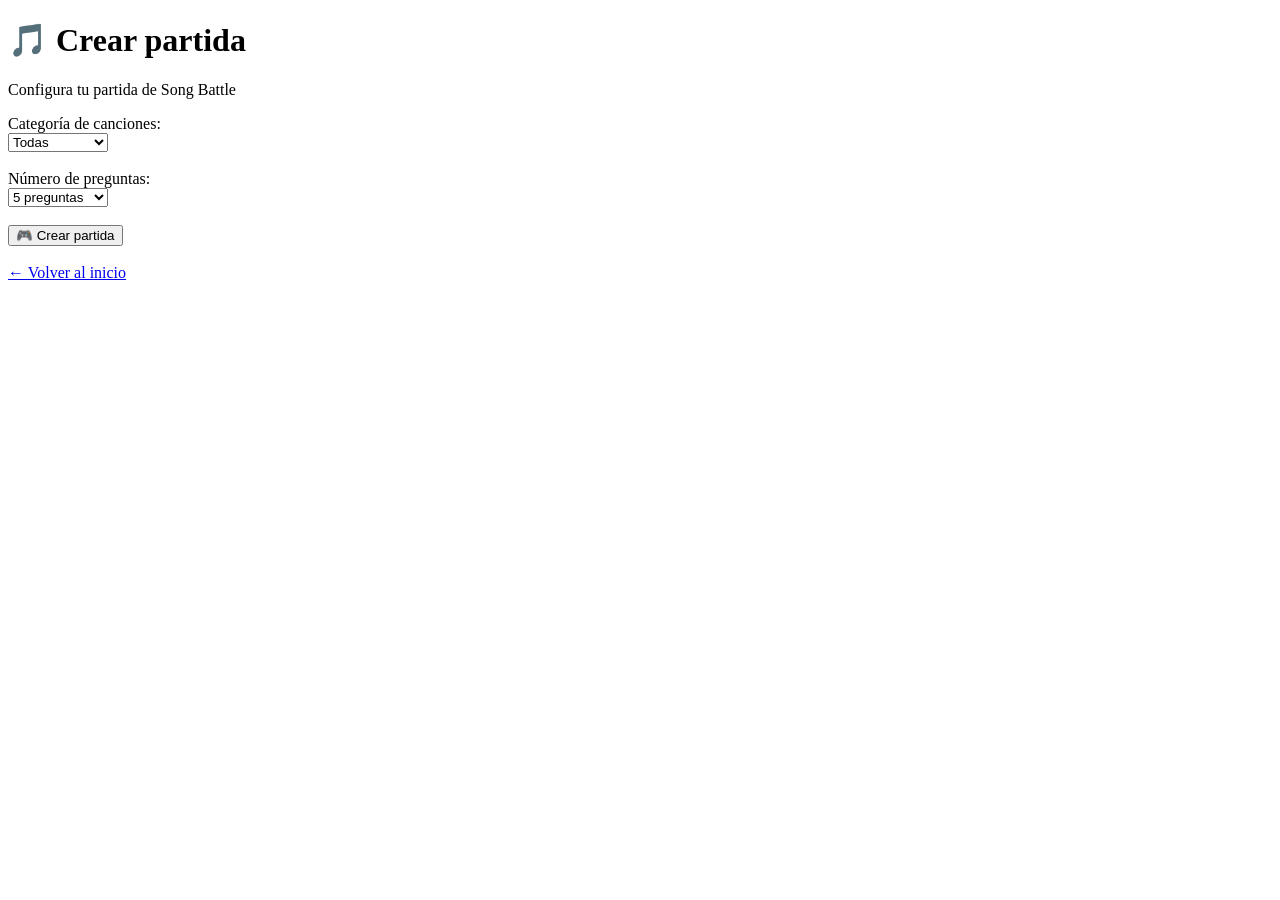
==== templates/crear_partida.html @ b74216de "Agregar creación de partidas y sala" ====
<!DOCTYPE html>
<html lang="es">
<head>
    <meta charset="UTF-8">
    <meta name="viewport" content="width=device-width, initial-scale=1.0">
    <title>Crear partida - Song Battle</title>
</head>

<body>

    <h1>🎵 Crear partida</h1>

    <p>Configura tu partida de Song Battle</p>

    <form method="POST">

        <label for="categoria">Categoría de canciones:</label>
        <br>

        <select id="categoria" name="categoria">
            <option value="todas">Todas</option>
            <option value="pop">Pop</option>
            <option value="rock">Rock</option>
            <option value="reggaeton">Reggaetón</option>
            <option value="latina">Música latina</option>
        </select>

        <br><br>

        <label for="preguntas">Número de preguntas:</label>
        <br>

        <select id="preguntas" name="preguntas">
            <option value="5">5 preguntas</option>
            <option value="10">10 preguntas</option>
        </select>

        <br><br>

        <button type="submit">🎮 Crear partida</button>

    </form>

    <br>

    <a href="/">← Volver al inicio</a>

</body>
</html>
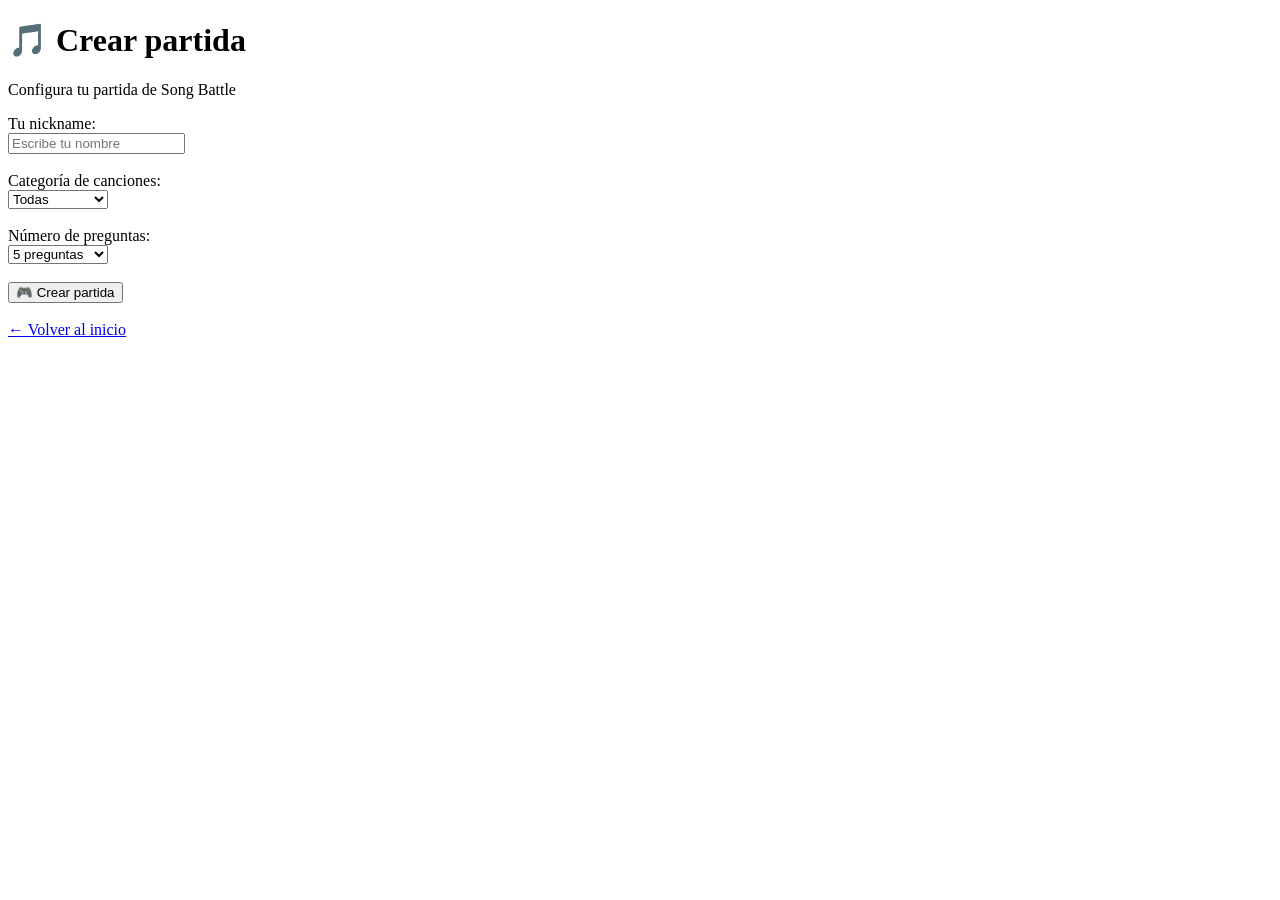
==== commit 7e7f84d4: "Agregar anfitrion como jugador" ====
--- a/templates/crear_partida.html
+++ b/templates/crear_partida.html
@@ -13,6 +13,20 @@
     <p>Configura tu partida de Song Battle</p>
 
     <form method="POST">
+
+        <label for="nickname">Tu nickname:</label>
+        <br>
+
+        <input
+            type="text"
+            id="nickname"
+            name="nickname"
+            placeholder="Escribe tu nombre"
+            required
+            maxlength="20"
+        >
+
+        <br><br>
 
         <label for="categoria">Categoría de canciones:</label>
         <br>
@@ -46,4 +60,4 @@
     <a href="/">← Volver al inicio</a>
 
 </body>
-</html>
+</html>
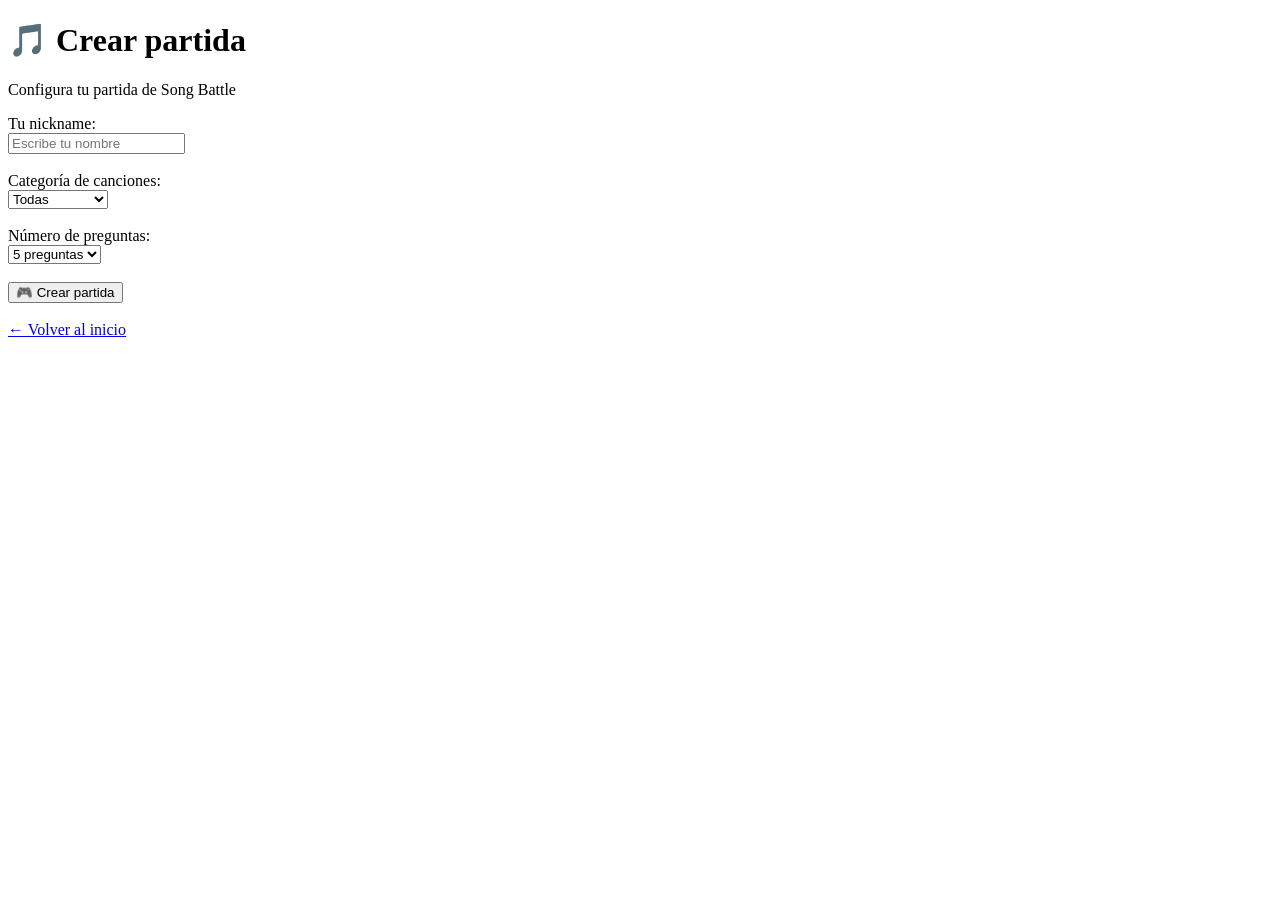
==== commit 416d2f8d: "Establecer partidas de 5 preguntas" ====
--- a/templates/crear_partida.html
+++ b/templates/crear_partida.html
@@ -44,9 +44,8 @@
         <label for="preguntas">Número de preguntas:</label>
         <br>
 
-        <select id="preguntas" name="preguntas">
+        <select name="preguntas">
             <option value="5">5 preguntas</option>
-            <option value="10">10 preguntas</option>
         </select>
 
         <br><br>
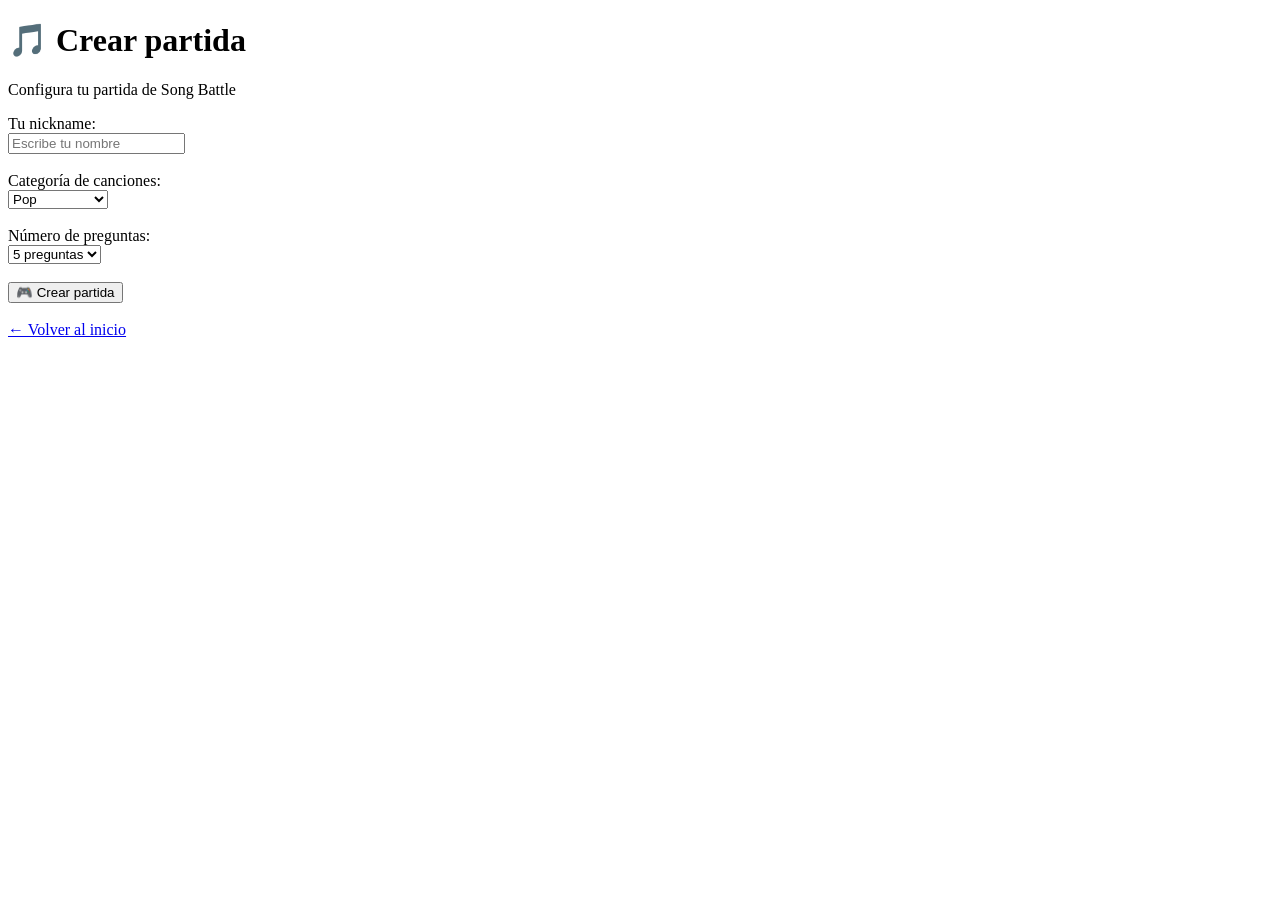
==== commit d273d8c1: "Completar categorias y preguntas del juego" ====
--- a/templates/crear_partida.html
+++ b/templates/crear_partida.html
@@ -32,7 +32,6 @@
         <br>
 
         <select id="categoria" name="categoria">
-            <option value="todas">Todas</option>
             <option value="pop">Pop</option>
             <option value="rock">Rock</option>
             <option value="reggaeton">Reggaetón</option>
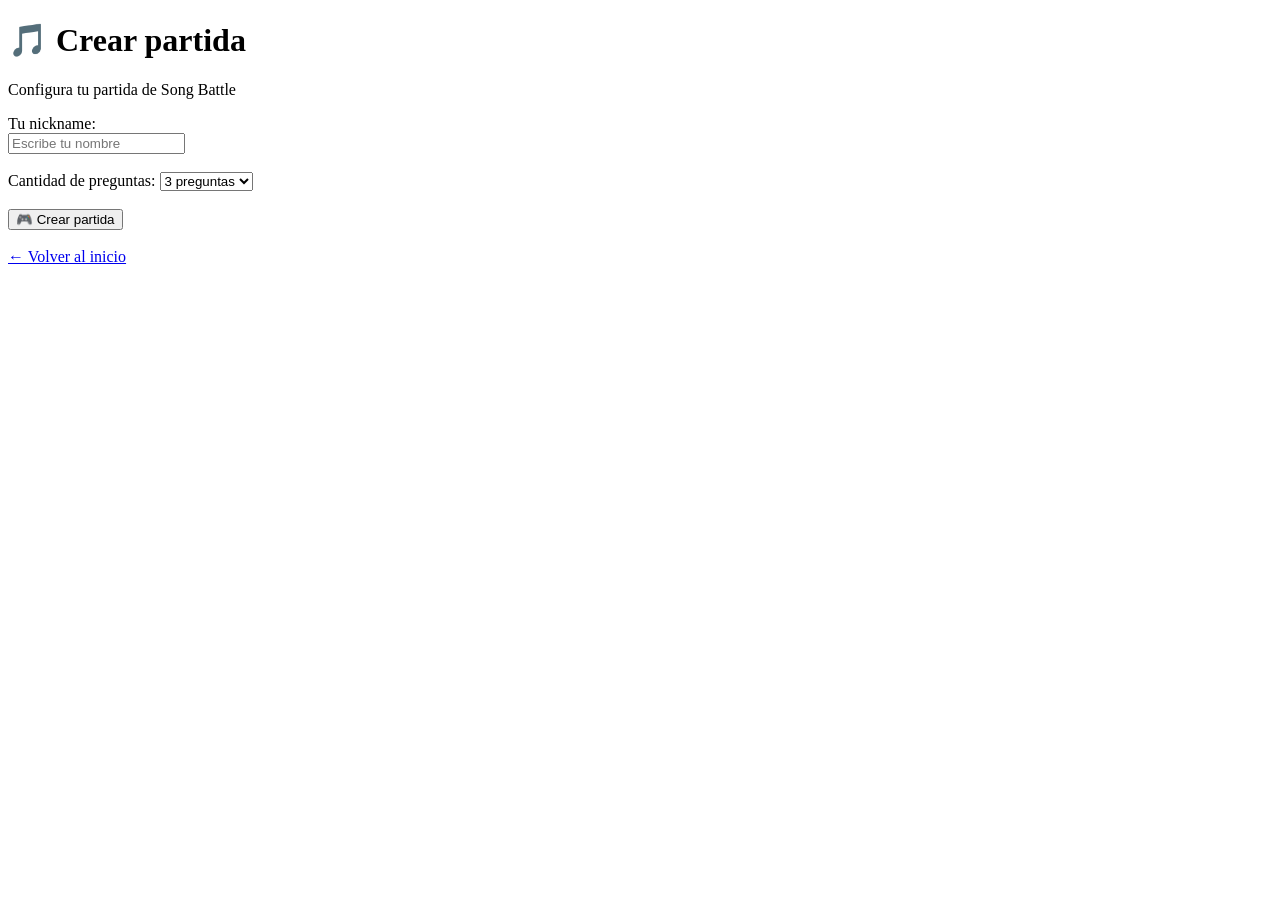
==== commit c4dbb970: "Actualizar creacion de partidas sin seleccion de genero" ====
--- a/templates/crear_partida.html
+++ b/templates/crear_partida.html
@@ -28,22 +28,10 @@
 
         <br><br>
 
-        <label for="categoria">Categoría de canciones:</label>
-        <br>
+        <label for="total_preguntas">Cantidad de preguntas:</label>
 
-        <select id="categoria" name="categoria">
-            <option value="pop">Pop</option>
-            <option value="rock">Rock</option>
-            <option value="reggaeton">Reggaetón</option>
-            <option value="latina">Música latina</option>
-        </select>
-
-        <br><br>
-
-        <label for="preguntas">Número de preguntas:</label>
-        <br>
-
-        <select name="preguntas">
+        <select id="total_preguntas" name="total_preguntas">
+            <option value="3">3 preguntas</option>
             <option value="5">5 preguntas</option>
         </select>
 
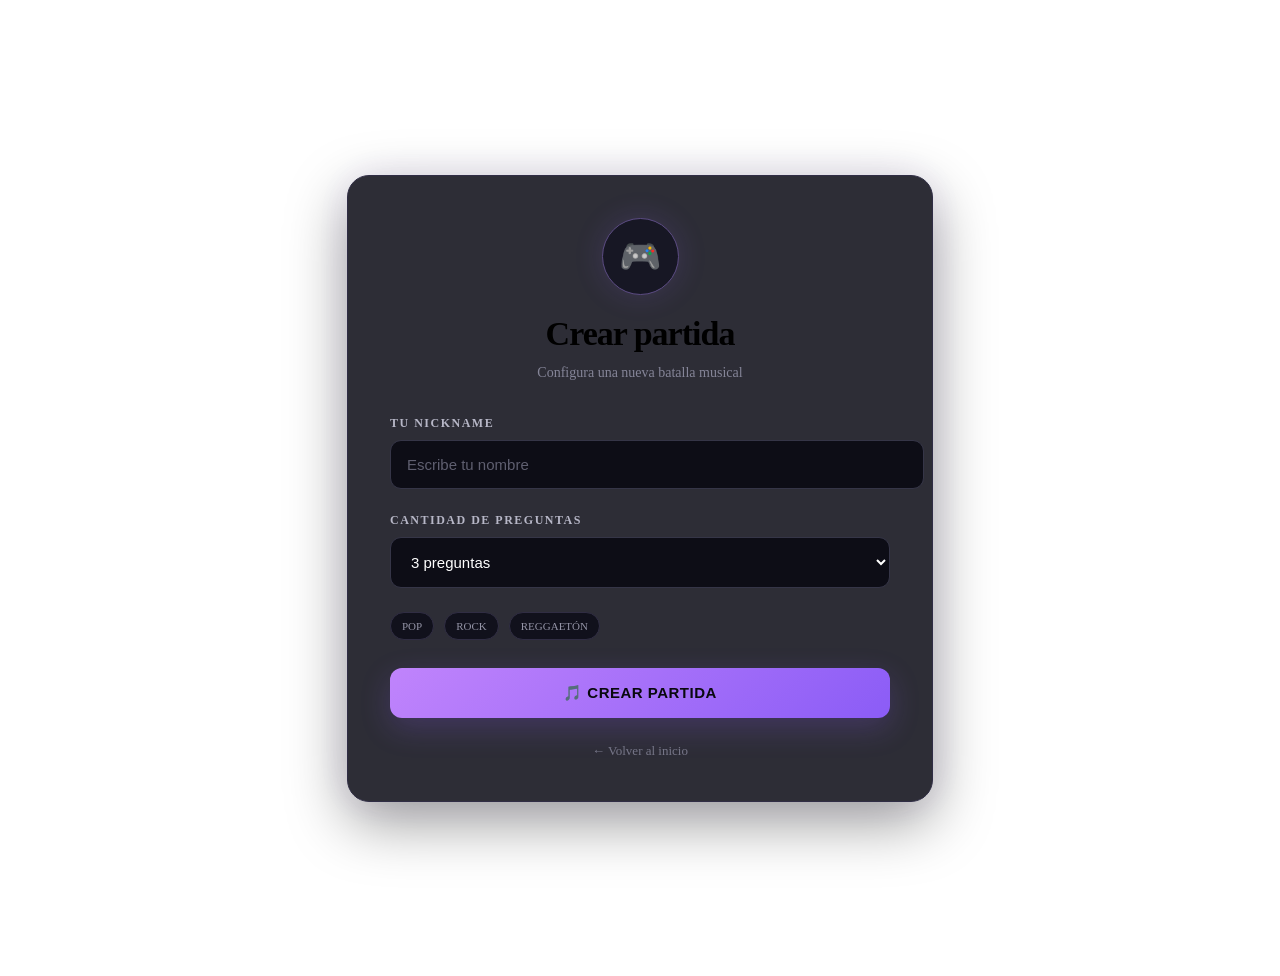
==== commit d51cfb23: "Mejorar diseño visual de Song Battle" ====
--- a/templates/crear_partida.html
+++ b/templates/crear_partida.html
@@ -3,47 +3,265 @@
 <head>
     <meta charset="UTF-8">
     <meta name="viewport" content="width=device-width, initial-scale=1.0">
+
     <title>Crear partida - Song Battle</title>
+
+    <link rel="stylesheet" href="{{ url_for('static', filename='style.css') }}">
+
+    <style>
+        .pagina-formulario {
+            min-height: 100vh;
+            display: flex;
+            align-items: center;
+            justify-content: center;
+            padding: 30px 20px;
+        }
+
+        .tarjeta-formulario {
+            width: 100%;
+            max-width: 500px;
+            padding: 42px;
+            background: rgba(16, 16, 27, 0.88);
+            border: 1px solid #302d45;
+            border-radius: 22px;
+            box-shadow:
+                0 20px 60px rgba(0, 0, 0, 0.4),
+                0 0 40px rgba(139, 92, 246, 0.08);
+            backdrop-filter: blur(12px);
+        }
+
+        .encabezado-formulario {
+            text-align: center;
+            margin-bottom: 35px;
+        }
+
+        .icono-formulario {
+            width: 75px;
+            height: 75px;
+            margin: 0 auto 20px;
+            border-radius: 50%;
+            display: flex;
+            align-items: center;
+            justify-content: center;
+            font-size: 34px;
+            background: #171724;
+            border: 1px solid #5b4b82;
+            box-shadow: 0 0 30px rgba(139, 92, 246, 0.15);
+        }
+
+        .encabezado-formulario h1 {
+            margin: 0;
+            font-size: 34px;
+            letter-spacing: -1px;
+        }
+
+        .encabezado-formulario p {
+            margin: 12px 0 0;
+            color: #858598;
+            font-size: 14px;
+        }
+
+        .campo {
+            margin-bottom: 24px;
+        }
+
+        .campo label {
+            display: block;
+            margin-bottom: 9px;
+            color: #b7b7c7;
+            font-size: 12px;
+            font-weight: bold;
+            letter-spacing: 1.5px;
+            text-transform: uppercase;
+        }
+
+        .campo input,
+        .campo select {
+            width: 100%;
+            padding: 15px 16px;
+            border: 1px solid #353547;
+            border-radius: 11px;
+            background: #0d0d16;
+            color: white;
+            font-size: 15px;
+            outline: none;
+            transition: border-color 0.2s ease, box-shadow 0.2s ease;
+        }
+
+        .campo input::placeholder {
+            color: #5f5f70;
+        }
+
+        .campo input:focus,
+        .campo select:focus {
+            border-color: #9b7bea;
+            box-shadow: 0 0 0 3px rgba(167, 139, 250, 0.10);
+        }
+
+        .campo select {
+            cursor: pointer;
+        }
+
+        .info-musical {
+            display: flex;
+            gap: 10px;
+            flex-wrap: wrap;
+            margin: 5px 0 28px;
+        }
+
+        .etiqueta-genero {
+            padding: 7px 11px;
+            border: 1px solid #302d43;
+            border-radius: 20px;
+            background: #11111c;
+            color: #9494a6;
+            font-size: 11px;
+        }
+
+        .boton-crear {
+            width: 100%;
+            padding: 16px;
+            border: none;
+            border-radius: 12px;
+            background: linear-gradient(135deg, #c084fc, #8b5cf6);
+            color: #09090f;
+            font-size: 15px;
+            font-weight: bold;
+            letter-spacing: 0.5px;
+            cursor: pointer;
+            box-shadow: 0 10px 30px rgba(139, 92, 246, 0.22);
+            transition: all 0.25s ease;
+        }
+
+        .boton-crear:hover {
+            transform: translateY(-3px);
+            box-shadow: 0 15px 38px rgba(139, 92, 246, 0.38);
+        }
+
+        .volver {
+            display: block;
+            margin-top: 25px;
+            text-align: center;
+            color: #777789;
+            text-decoration: none;
+            font-size: 13px;
+        }
+
+        .volver:hover {
+            color: #b9a3ed;
+        }
+
+        @media (max-width: 600px) {
+
+            .pagina-formulario {
+                padding: 20px 15px;
+            }
+
+            .tarjeta-formulario {
+                padding: 30px 22px;
+            }
+
+            .encabezado-formulario h1 {
+                font-size: 29px;
+            }
+        }
+    </style>
 </head>
 
 <body>
 
-    <h1>🎵 Crear partida</h1>
-
-    <p>Configura tu partida de Song Battle</p>
-
-    <form method="POST">
-
-        <label for="nickname">Tu nickname:</label>
-        <br>
-
-        <input
-            type="text"
-            id="nickname"
-            name="nickname"
-            placeholder="Escribe tu nombre"
-            required
-            maxlength="20"
-        >
-
-        <br><br>
-
-        <label for="total_preguntas">Cantidad de preguntas:</label>
-
-        <select id="total_preguntas" name="total_preguntas">
-            <option value="3">3 preguntas</option>
-            <option value="5">5 preguntas</option>
-        </select>
-
-        <br><br>
-
-        <button type="submit">🎮 Crear partida</button>
-
-    </form>
-
-    <br>
-
-    <a href="/">← Volver al inicio</a>
+    <div class="luz luz-1"></div>
+    <div class="luz luz-2"></div>
+    <div class="luz luz-3"></div>
+
+    <main class="pagina-formulario">
+
+        <section class="tarjeta-formulario">
+
+            <div class="encabezado-formulario">
+
+                <div class="icono-formulario">
+                    🎮
+                </div>
+
+                <h1>Crear partida</h1>
+
+                <p>
+                    Configura una nueva batalla musical
+                </p>
+
+            </div>
+
+
+            <form method="POST">
+
+                <div class="campo">
+
+                    <label for="nickname">
+                        Tu nickname
+                    </label>
+
+                    <input
+                        type="text"
+                        id="nickname"
+                        name="nickname"
+                        placeholder="Escribe tu nombre"
+                        required
+                        maxlength="20"
+                        autocomplete="off"
+                    >
+
+                </div>
+
+
+                <div class="campo">
+
+                    <label for="total_preguntas">
+                        Cantidad de preguntas
+                    </label>
+
+                    <select
+                        id="total_preguntas"
+                        name="total_preguntas"
+                    >
+                        <option value="3">3 preguntas</option>
+                        <option value="5">5 preguntas</option>
+                    </select>
+
+                </div>
+
+
+                <div class="info-musical">
+
+                    <span class="etiqueta-genero">
+                        POP
+                    </span>
+
+                    <span class="etiqueta-genero">
+                        ROCK
+                    </span>
+
+                    <span class="etiqueta-genero">
+                        REGGAETÓN
+                    </span>
+
+                </div>
+
+
+                <button type="submit" class="boton-crear">
+                    🎵 CREAR PARTIDA
+                </button>
+
+            </form>
+
+
+            <a href="/" class="volver">
+                ← Volver al inicio
+            </a>
+
+        </section>
+
+    </main>
 
 </body>
 </html>
